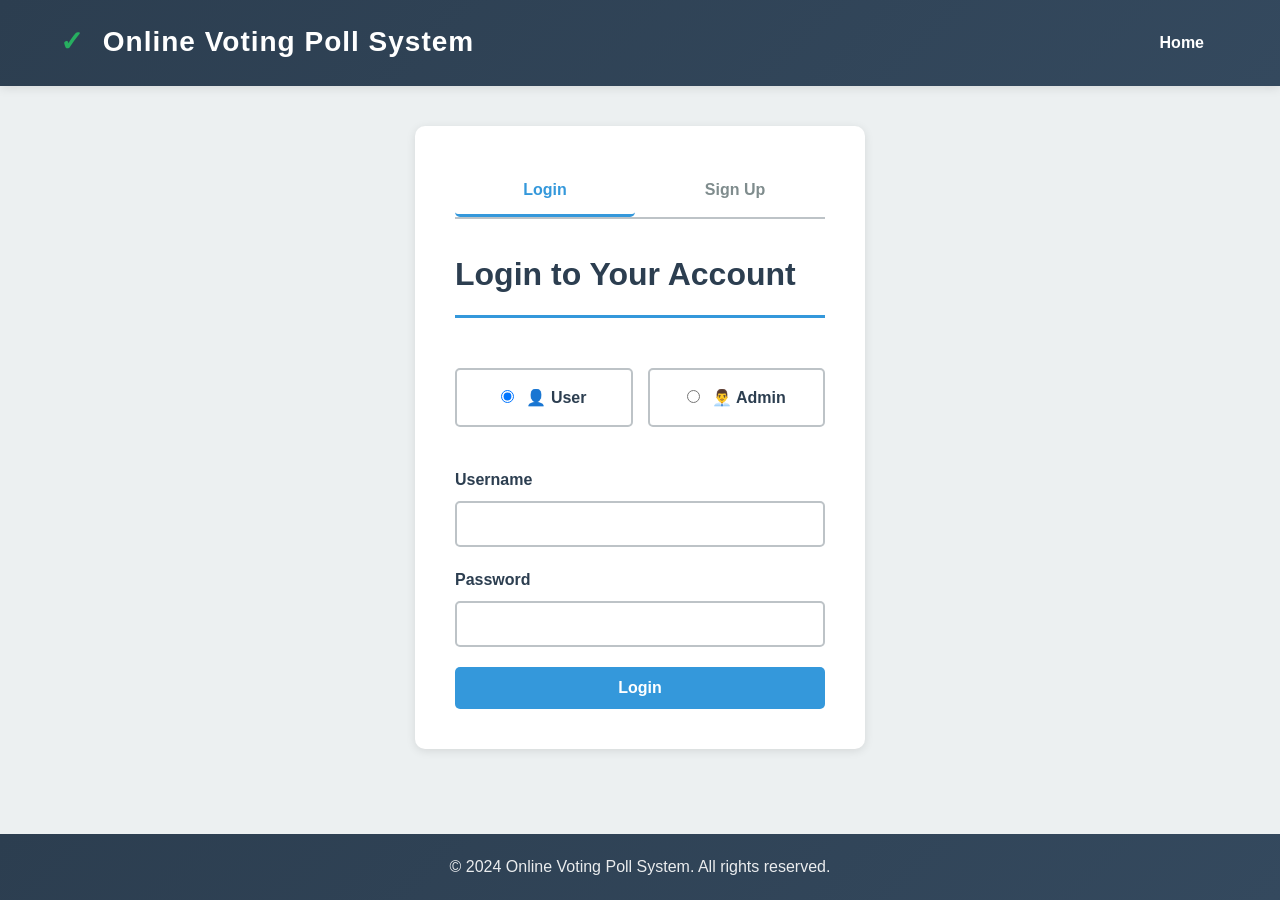
==== index.html @ 8712eecf "intial setup and pages" ====
<!DOCTYPE html>
<html lang="en">
<head>
    <meta charset="UTF-8">
    <meta name="viewport" content="width=device-width, initial-scale=1.0">
    <title>Online Voting Poll System</title>
    <link rel="stylesheet" href="style.css">
</head>
<body>
    <header>
        <div class="header-container">
            <div class="header-brand">Online Voting Poll System</div>
            <nav>
                <a href="index.html">Home</a>
            </nav>
        </div>
    </header>

    <main>
        <div class="container auth-container">
            <div class="auth-toggle">
                <button class="auth-btn active" data-auth="login">Login</button>
                <button class="auth-btn" data-auth="signup">Sign Up</button>
            </div>

            <!-- LOGIN FORM -->
            <div id="loginForm" class="auth-form active">
                <h2 class="section-title">Login to Your Account</h2>
                <form id="formLogin">
                    <div class="role-selector">
                        <div class="role-option">
                            <input type="radio" id="roleUser" name="role" value="user" checked>
                            <label for="roleUser">👤 User</label>
                        </div>
                        <div class="role-option">
                            <input type="radio" id="roleAdmin" name="role" value="admin">
                            <label for="roleAdmin">👨‍💼 Admin</label>
                        </div>
                    </div>
                    <div class="form-group">
                        <label for="loginUsername">Username</label>
                        <input type="text" id="loginUsername" required>
                    </div>
                    <div class="form-group">
                        <label for="loginPassword">Password</label>
                        <input type="password" id="loginPassword" required>
                    </div>
                    <button type="submit" class="btn btn-primary">Login</button>
                </form>
            </div>

            <!-- SIGNUP FORM -->
            <div id="signupForm" class="auth-form">
                <h2 class="section-title">Create New Account</h2>
                <form id="formSignup">
                    <div class="role-selector">
                        <div class="role-option">
                            <input type="radio" id="signupRoleUser" name="signupRole" value="user" checked>
                            <label for="signupRoleUser">👤 User</label>
                        </div>
                        <div class="role-option">
                            <input type="radio" id="signupRoleAdmin" name="signupRole" value="admin">
                            <label for="signupRoleAdmin">👨‍💼 Admin</label>
                        </div>
                    </div>
                    <div class="form-group">
                        <label for="signupUsername">Username</label>
                        <input type="text" id="signupUsername" required>
                    </div>
                    <div class="form-group">
                        <label for="signupPassword">Password</label>
                        <input type="password" id="signupPassword" required>
                    </div>
                    <div class="form-group">
                        <label for="signupConfirm">Confirm Password</label>
                        <input type="password" id="signupConfirm" required>
                    </div>
                    <div class="form-group hidden" id="adminCodeGroup">
                        <label for="adminAccessCode">Admin Access Code</label>
                        <input type="password" id="adminAccessCode" placeholder="Enter admin code">
                    </div>
                    <button type="submit" class="btn btn-primary">Sign Up</button>
                </form>
            </div>
        </div>
    </main>

    <footer>
        <p>&copy; 2024 Online Voting Poll System. All rights reserved.</p>
    </footer>

    <script src="js/storage.js"></script>
    <script src="js/auth.js"></script>
</body>
</html>
---- style.css ----
/* ===== ROOT VARIABLES ===== */
:root {
    --primary-color: #2c3e50;
    --secondary-color: #3498db;
    --accent-color: #e74c3c;
    --success-color: #27ae60;
    --bg-color: #ecf0f1;
    --text-dark: #2c3e50;
    --text-light: #7f8c8d;
    --white: #ffffff;
    --border-color: #bdc3c7;
    --shadow: 0 2px 10px rgba(0, 0, 0, 0.1);
    --transition: all 0.3s ease;
}

/* ===== GENERAL STYLES ===== */
* {
    margin: 0;
    padding: 0;
    box-sizing: border-box;
}

html, body {
    height: 100%;
}

body {
    font-family: 'Segoe UI', Tahoma, Geneva, Verdana, sans-serif;
    background-color: var(--bg-color);
    color: var(--text-dark);
    line-height: 1.6;
    display: flex;
    flex-direction: column;
    min-height: 100vh;
}

/* ===== HEADER STYLES ===== */
header {
    background: linear-gradient(135deg, var(--primary-color) 0%, #34495e 100%);
    color: var(--white);
    padding: 20px 0;
    box-shadow: var(--shadow);
    position: sticky;
    top: 0;
    z-index: 1000;
}

.header-container {
    max-width: 1200px;
    margin: 0 auto;
    display: flex;
    justify-content: space-between;
    align-items: center;
    padding: 0 20px;
}

.header-brand {
    font-size: 28px;
    font-weight: 700;
    letter-spacing: 1px;
    animation: slideInDown 0.5s ease;
}

.header-brand::before {
    content: "✓ ";
    color: var(--success-color);
    margin-right: 10px;
}

nav {
    display: flex;
    gap: 30px;
    align-items: center;
}

nav a, nav button {
    color: var(--white);
    text-decoration: none;
    font-weight: 600;
    padding: 10px 16px;
    border-radius: 5px;
    transition: var(--transition);
    border: none;
    background: transparent;
    cursor: pointer;
    font-size: 16px;
}

nav a:hover, nav button:hover {
    background-color: rgba(255, 255, 255, 0.2);
    transform: translateY(-2px);
}

.nav-user-info {
    display: flex;
    gap: 15px;
    align-items: center;
}

.nav-user-info span {
    font-size: 14px;
    opacity: 0.9;
}

/* ===== MAIN CONTENT ===== */
main {
    flex: 1;
    max-width: 1200px;
    width: 100%;
    margin: 0 auto;
    padding: 40px 20px;
}

/* ===== FOOTER STYLES ===== */
footer {
    background: linear-gradient(135deg, var(--primary-color) 0%, #34495e 100%);
    color: var(--white);
    text-align: center;
    padding: 20px;
    margin-top: auto;
}

footer p {
    margin: 0;
    opacity: 0.9;
}

/* ===== CONTAINER STYLES ===== */
.container {
    background: var(--white);
    border-radius: 10px;
    padding: 40px;
    box-shadow: var(--shadow);
    animation: fadeIn 0.5s ease;
}

.section-title {
    font-size: 32px;
    margin-bottom: 30px;
    color: var(--primary-color);
    border-bottom: 3px solid var(--secondary-color);
    padding-bottom: 15px;
}

.sub-title {
    font-size: 20px;
    color: var(--text-light);
    margin-bottom: 20px;
}

/* ===== FORM STYLES ===== */
form {
    display: flex;
    flex-direction: column;
    gap: 20px;
}

.form-group {
    display: flex;
    flex-direction: column;
}

label {
    font-weight: 700;
    margin-bottom: 8px;
    color: var(--text-dark);
    font-size: 16px;
}

input[type="text"],
input[type="email"],
input[type="password"],
textarea,
select {
    width: 100%;
    padding: 12px 15px;
    border: 2px solid var(--border-color);
    border-radius: 5px;
    font-size: 16px;
    font-family: inherit;
    transition: var(--transition);
}

input[type="text"]:focus,
input[type="email"]:focus,
input[type="password"]:focus,
textarea:focus {
    outline: none;
    border-color: var(--secondary-color);
    box-shadow: 0 0 5px rgba(52, 152, 219, 0.3);
}

textarea {
    resize: vertical;
    min-height: 100px;
}

/* ===== BUTTON STYLES ===== */
button, .btn {
    padding: 12px 24px;
    border: none;
    border-radius: 5px;
    font-size: 16px;
    font-weight: 600;
    cursor: pointer;
    transition: var(--transition);
    display: inline-block;
    text-align: center;
    text-decoration: none;
}

.btn-primary {
    background-color: var(--secondary-color);
    color: var(--white);
}

.btn-primary:hover {
    background-color: #2980b9;
    transform: translateY(-2px);
    box-shadow: 0 5px 15px rgba(52, 152, 219, 0.4);
}

.btn-danger {
    background-color: var(--accent-color);
    color: var(--white);
}

.btn-danger:hover {
    background-color: #c0392b;
    transform: translateY(-2px);
}

.btn-success {
    background-color: var(--success-color);
    color: var(--white);
}

.btn-success:hover {
    background-color: #229954;
    transform: translateY(-2px);
}

.btn-small {
    padding: 8px 12px;
    font-size: 14px;
}

button:disabled {
    opacity: 0.5;
    cursor: not-allowed;
}

/* ===== LOGIN/SIGNUP PAGE ===== */
.auth-container {
    max-width: 450px;
    margin: 0 auto;
}

.auth-toggle {
    display: flex;
    gap: 10px;
    margin-bottom: 30px;
    border-bottom: 2px solid var(--border-color);
}

.auth-toggle button {
    flex: 1;
    padding: 15px;
    border: none;
    background: transparent;
    color: var(--text-light);
    font-weight: 600;
    cursor: pointer;
    border-bottom: 3px solid transparent;
    transition: var(--transition);
}

.auth-toggle button.active {
    color: var(--secondary-color);
    border-bottom-color: var(--secondary-color);
}

.role-selector {
    display: grid;
    grid-template-columns: 1fr 1fr;
    gap: 15px;
    margin: 20px 0;
}

.role-option {
    padding: 15px;
    border: 2px solid var(--border-color);
    border-radius: 5px;
    text-align: center;
    cursor: pointer;
    transition: var(--transition);
}

.role-option:hover {
    border-color: var(--secondary-color);
    background-color: #f8f9fa;
}

.role-option input[type="radio"] {
    margin-right: 8px;
}

/* ===== DASHBOARD STYLES ===== */
.dashboard {
    display: grid;
    gap: 30px;
}

.stats-grid {
    display: grid;
    grid-template-columns: repeat(auto-fit, minmax(250px, 1fr));
    gap: 20px;
    margin-bottom: 30px;
}

.stat-card {
    background: linear-gradient(135deg, var(--secondary-color), #5dade2);
    color: var(--white);
    padding: 25px;
    border-radius: 10px;
    box-shadow: var(--shadow);
    text-align: center;
    animation: slideInUp 0.5s ease;
}

.stat-card h3 {
    font-size: 14px;
    margin-bottom: 10px;
    opacity: 0.9;
}

.stat-card .number {
    font-size: 40px;
    font-weight: 700;
}

.stat-card.accent {
    background: linear-gradient(135deg, var(--accent-color), #ec7063);
}

.stat-card.success {
    background: linear-gradient(135deg, var(--success-color), #52be80);
}

/* ===== POLL CARD STYLES ===== */
.polls-grid {
    display: grid;
    grid-template-columns: repeat(auto-fill, minmax(300px, 1fr));
    gap: 25px;
}

.poll-card {
    background: var(--white);
    border: 1px solid var(--border-color);
    border-radius: 10px;
    padding: 25px;
    box-shadow: var(--shadow);
    transition: var(--transition);
    animation: fadeIn 0.5s ease;
}

.poll-card:hover {
    transform: translateY(-5px);
    box-shadow: 0 8px 20px rgba(0, 0, 0, 0.15);
    border-color: var(--secondary-color);
}

.poll-card h3 {
    color: var(--primary-color);
    margin-bottom: 15px;
    font-size: 18px;
}

.poll-meta {
    font-size: 12px;
    color: var(--text-light);
    margin-bottom: 15px;
    display: flex;
    justify-content: space-between;
}

.poll-votes {
    color: var(--secondary-color);
    font-weight: 600;
}

.poll-actions {
    display: flex;
    gap: 10px;
    margin-top: 15px;
}

.poll-actions button {
    flex: 1;
    padding: 10px;
    font-size: 14px;
}

/* ===== POLL OPTIONS STYLES ===== */
.options-container {
    margin: 20px 0;
}

.option {
    background: #f8f9fa;
    padding: 15px;
    margin-bottom: 15px;
    border-radius: 5px;
    border: 2px solid var(--border-color);
    cursor: pointer;
    transition: var(--transition);
    display: flex;
    align-items: center;
    gap: 15px;
}

.option:hover {
    background-color: #e9ecef;
    border-color: var(--secondary-color);
}

.option input[type="radio"],
.option input[type="checkbox"] {
    width: 20px;
    height: 20px;
    cursor: pointer;
}

.option label {
    margin: 0;
    cursor: pointer;
    flex: 1;
}

/* ===== RESULTS PAGE STYLES ===== */
.results-container {
    display: grid;
    grid-template-columns: 1fr 1fr;
    gap: 30px;
    margin: 30px 0;
}

.chart-wrapper {
    background: var(--white);
    padding: 20px;
    border-radius: 10px;
    box-shadow: var(--shadow);
}

.results-list {
    background: var(--white);
    padding: 20px;
    border-radius: 10px;
    box-shadow: var(--shadow);
}

.result-item {
    padding: 15px;
    background: #f8f9fa;
    margin-bottom: 15px;
    border-radius: 5px;
    border-left: 4px solid var(--secondary-color);
}

.result-label {
    display: flex;
    justify-content: space-between;
    margin-bottom: 8px;
}

.result-label span:first-child {
    font-weight: 600;
    color: var(--text-dark);
}

.result-label span:last-child {
    color: var(--secondary-color);
    font-weight: 600;
}

.progress-bar {
    background-color: var(--border-color);
    height: 25px;
    border-radius: 5px;
    overflow: hidden;
}

.progress-fill {
    background: linear-gradient(90deg, var(--secondary-color), #5dade2);
    height: 100%;
    display: flex;
    align-items: center;
    justify-content: center;
    color: var(--white);
    font-weight: 600;
    font-size: 12px;
    transition: width 0.5s ease;
}

/* ===== MODAL STYLES ===== */
.modal {
    display: none;
    position: fixed;
    z-index: 2000;
    left: 0;
    top: 0;
    width: 100%;
    height: 100%;
    background-color: rgba(0, 0, 0, 0.5);
    animation: fadeIn 0.3s ease;
}

.modal.active {
    display: flex;
    align-items: center;
    justify-content: center;
}

.modal-content {
    background-color: var(--white);
    padding: 30px;
    border-radius: 10px;
    width: 90%;
    max-width: 600px;
    box-shadow: 0 5px 30px rgba(0, 0, 0, 0.3);
    animation: slideInDown 0.3s ease;
}

.modal-header {
    display: flex;
    justify-content: space-between;
    align-items: center;
    margin-bottom: 20px;
}

.modal-header h2 {
    margin: 0;
}

.close-btn {
    background: none;
    border: none;
    font-size: 28px;
    cursor: pointer;
    color: var(--text-light);
    transition: var(--transition);
}

.close-btn:hover {
    color: var(--text-dark);
}

/* ===== ANIMATIONS ===== */
@keyframes fadeIn {
    from {
        opacity: 0;
    }
    to {
        opacity: 1;
    }
}

@keyframes slideInDown {
    from {
        transform: translateY(-20px);
        opacity: 0;
    }
    to {
        transform: translateY(0);
        opacity: 1;
    }
}

@keyframes slideInUp {
    from {
        transform: translateY(20px);
        opacity: 0;
    }
    to {
        transform: translateY(0);
        opacity: 1;
    }
}

@keyframes slideInLeft {
    from {
        transform: translateX(-20px);
        opacity: 0;
    }
    to {
        transform: translateX(0);
        opacity: 1;
    }
}

/* ===== RESPONSIVE DESIGN ===== */
@media (max-width: 768px) {
    .header-container {
        flex-direction: column;
        gap: 15px;
    }

    nav {
        width: 100%;
        flex-direction: column;
        gap: 10px;
    }

    nav a, nav button {
        width: 100%;
        text-align: left;
    }

    main {
        padding: 20px 10px;
    }

    .container {
        padding: 20px;
    }

    .section-title {
        font-size: 24px;
    }

    .stats-grid {
        grid-template-columns: 1fr;
    }

    .polls-grid {
        grid-template-columns: 1fr;
    }

    .results-container {
        grid-template-columns: 1fr;
    }

    .role-selector {
        grid-template-columns: 1fr;
    }

    .auth-container {
        max-width: 100%;
    }

    .modal-content {
        width: 95%;
        padding: 20px;
    }
}

@media (max-width: 480px) {
    .header-brand {
        font-size: 20px;
    }

    .section-title {
        font-size: 20px;
    }

    .polls-grid {
        grid-template-columns: 1fr;
    }

    button, .btn {
        width: 100%;
    }

    .poll-actions {
        flex-direction: column;
    }

    .poll-actions button {
        flex: 1;
    }
}

/* ===== UTILITY CLASSES ===== */
.text-center {
    text-align: center;
}

.margin-top {
    margin-top: 20px;
}

.margin-bottom {
    margin-bottom: 20px;
}

.hidden {
    display: none;
}

.alert {
    padding: 15px;
    margin-bottom: 20px;
    border-radius: 5px;
    border-left: 4px solid;
}

.alert-success {
    background-color: #d4edda;
    color: #155724;
    border-color: var(--success-color);
}

.alert-danger {
    background-color: #f8d7da;
    color: #721c24;
    border-color: var(--accent-color);
}

.alert-info {
    background-color: #d1ecf1;
    color: #0c5460;
    border-color: var(--secondary-color);
}

.no-data {
    text-align: center;
    padding: 40px;
    color: var(--text-light);
}

.no-data h3 {
    margin-bottom: 10px;
}

.option-input-group {
    display: flex;
    gap: 10px;
    align-items: center;
}

.option-input-group input {
    flex: 1;
    width: auto;
}

.auth-form {
    display: none;
}

.auth-form.active {
    display: block;
    animation: fadeIn 0.3s ease;
}

select {
    cursor: pointer;
}

select:focus {
    outline: none;
    border-color: var(--secondary-color);
    box-shadow: 0 0 5px rgba(52, 152, 219, 0.3);
}
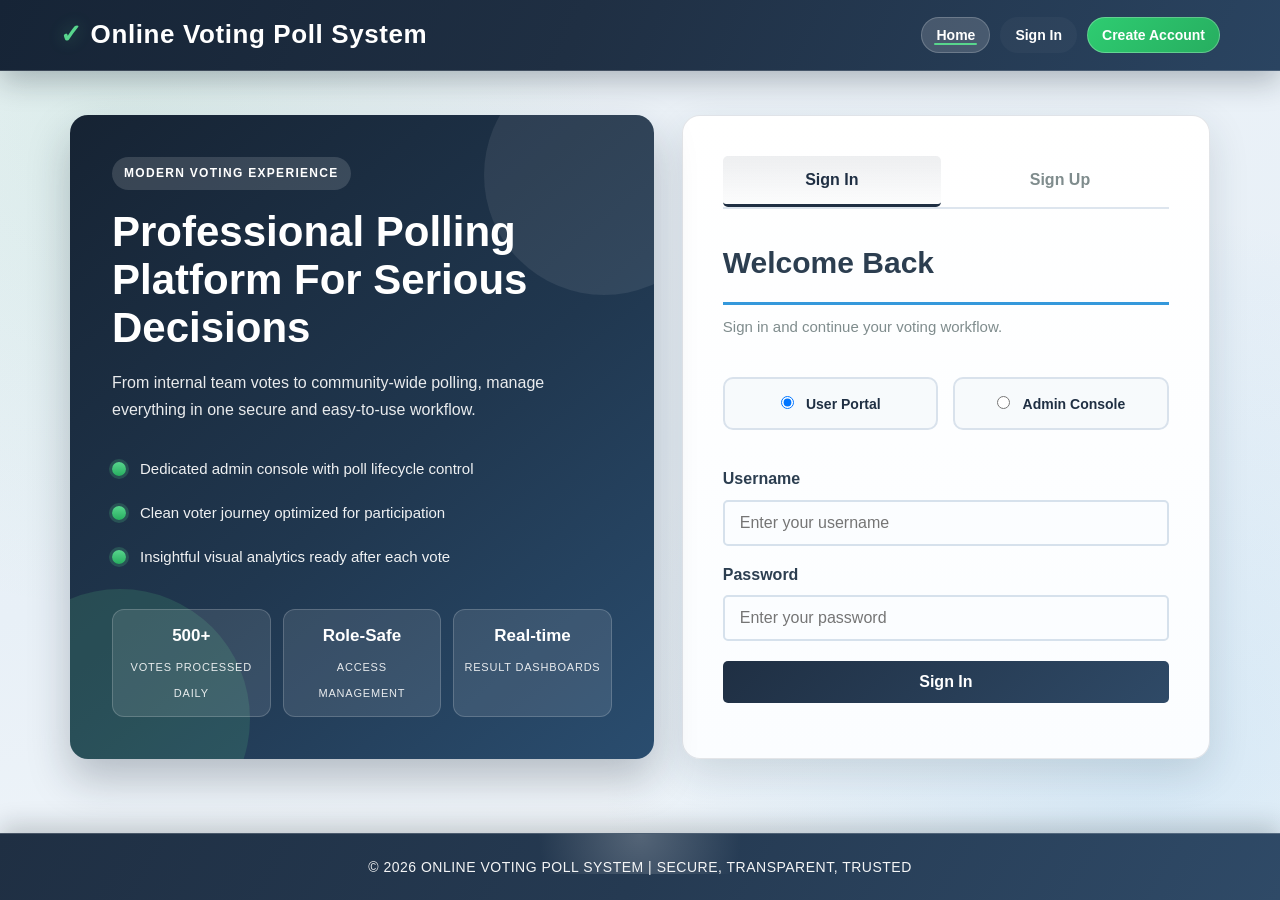
==== commit 52fe6185: "updated dashboard" ====
--- a/index.html
+++ b/index.html
@@ -6,87 +6,107 @@
     <title>Online Voting Poll System</title>
     <link rel="stylesheet" href="style.css">
 </head>
-<body>
+<body class="auth-page">
     <header>
         <div class="header-container">
-            <div class="header-brand">Online Voting Poll System</div>
+            <a class="header-brand" href="index.html">Online Voting Poll System</a>
             <nav>
-                <a href="index.html">Home</a>
+                <a class="active" aria-current="page" href="index.html">Home</a>
+                <a href="login.html">Sign In</a>
+                <a class="nav-cta" href="signup.html">Create Account</a>
             </nav>
         </div>
     </header>
 
-    <main>
-        <div class="container auth-container">
-            <div class="auth-toggle">
-                <button class="auth-btn active" data-auth="login">Login</button>
-                <button class="auth-btn" data-auth="signup">Sign Up</button>
-            </div>
+    <main class="auth-main">
+        <div class="auth-shell">
+            <section class="auth-marketing">
+                <p class="auth-kicker">Modern voting experience</p>
+                <h1>Professional Polling Platform For Serious Decisions</h1>
+                <p class="auth-lead">From internal team votes to community-wide polling, manage everything in one secure and easy-to-use workflow.</p>
+                <ul class="auth-points">
+                    <li>Dedicated admin console with poll lifecycle control</li>
+                    <li>Clean voter journey optimized for participation</li>
+                    <li>Insightful visual analytics ready after each vote</li>
+                </ul>
+                <div class="auth-metrics">
+                    <div><strong>500+</strong><span>Votes Processed Daily</span></div>
+                    <div><strong>Role-Safe</strong><span>Access Management</span></div>
+                    <div><strong>Real-time</strong><span>Result Dashboards</span></div>
+                </div>
+            </section>
 
-            <!-- LOGIN FORM -->
-            <div id="loginForm" class="auth-form active">
-                <h2 class="section-title">Login to Your Account</h2>
-                <form id="formLogin">
-                    <div class="role-selector">
-                        <div class="role-option">
-                            <input type="radio" id="roleUser" name="role" value="user" checked>
-                            <label for="roleUser">👤 User</label>
+            <section class="container auth-container auth-panel">
+                <div class="auth-toggle">
+                    <button class="auth-btn active" data-auth="login">Sign In</button>
+                    <button class="auth-btn" data-auth="signup">Sign Up</button>
+                </div>
+
+                <div id="loginForm" class="auth-form active">
+                    <h2 class="section-title">Welcome Back</h2>
+                    <p class="auth-subtitle">Sign in and continue your voting workflow.</p>
+                    <form id="formLogin" class="auth-form-page active">
+                        <div class="role-selector">
+                            <div class="role-option">
+                                <input type="radio" id="roleUser" name="role" value="user" checked>
+                                <label for="roleUser">User Portal</label>
+                            </div>
+                            <div class="role-option">
+                                <input type="radio" id="roleAdmin" name="role" value="admin">
+                                <label for="roleAdmin">Admin Console</label>
+                            </div>
                         </div>
-                        <div class="role-option">
-                            <input type="radio" id="roleAdmin" name="role" value="admin">
-                            <label for="roleAdmin">👨‍💼 Admin</label>
+                        <div class="form-group">
+                            <label for="loginUsername">Username</label>
+                            <input type="text" id="loginUsername" placeholder="Enter your username" required>
                         </div>
-                    </div>
-                    <div class="form-group">
-                        <label for="loginUsername">Username</label>
-                        <input type="text" id="loginUsername" required>
-                    </div>
-                    <div class="form-group">
-                        <label for="loginPassword">Password</label>
-                        <input type="password" id="loginPassword" required>
-                    </div>
-                    <button type="submit" class="btn btn-primary">Login</button>
-                </form>
-            </div>
+                        <div class="form-group">
+                            <label for="loginPassword">Password</label>
+                            <input type="password" id="loginPassword" placeholder="Enter your password" required>
+                        </div>
+                        <button type="submit" class="btn btn-primary auth-submit">Sign In</button>
+                    </form>
+                </div>
 
-            <!-- SIGNUP FORM -->
-            <div id="signupForm" class="auth-form">
-                <h2 class="section-title">Create New Account</h2>
-                <form id="formSignup">
-                    <div class="role-selector">
-                        <div class="role-option">
-                            <input type="radio" id="signupRoleUser" name="signupRole" value="user" checked>
-                            <label for="signupRoleUser">👤 User</label>
+                <div id="signupForm" class="auth-form">
+                    <h2 class="section-title">Create New Account</h2>
+                    <p class="auth-subtitle">Set up your profile and start polling instantly.</p>
+                    <form id="formSignup" class="auth-form-page active">
+                        <div class="role-selector">
+                            <div class="role-option">
+                                <input type="radio" id="signupRoleUser" name="signupRole" value="user" checked>
+                                <label for="signupRoleUser">User Portal</label>
+                            </div>
+                            <div class="role-option">
+                                <input type="radio" id="signupRoleAdmin" name="signupRole" value="admin">
+                                <label for="signupRoleAdmin">Admin Console</label>
+                            </div>
                         </div>
-                        <div class="role-option">
-                            <input type="radio" id="signupRoleAdmin" name="signupRole" value="admin">
-                            <label for="signupRoleAdmin">👨‍💼 Admin</label>
+                        <div class="form-group">
+                            <label for="signupUsername">Username</label>
+                            <input type="text" id="signupUsername" placeholder="Choose a username" required>
                         </div>
-                    </div>
-                    <div class="form-group">
-                        <label for="signupUsername">Username</label>
-                        <input type="text" id="signupUsername" required>
-                    </div>
-                    <div class="form-group">
-                        <label for="signupPassword">Password</label>
-                        <input type="password" id="signupPassword" required>
-                    </div>
-                    <div class="form-group">
-                        <label for="signupConfirm">Confirm Password</label>
-                        <input type="password" id="signupConfirm" required>
-                    </div>
-                    <div class="form-group hidden" id="adminCodeGroup">
-                        <label for="adminAccessCode">Admin Access Code</label>
-                        <input type="password" id="adminAccessCode" placeholder="Enter admin code">
-                    </div>
-                    <button type="submit" class="btn btn-primary">Sign Up</button>
-                </form>
-            </div>
+                        <div class="form-group">
+                            <label for="signupPassword">Password</label>
+                            <input type="password" id="signupPassword" placeholder="Create a strong password" required>
+                        </div>
+                        <div class="form-group">
+                            <label for="signupConfirm">Confirm Password</label>
+                            <input type="password" id="signupConfirm" placeholder="Re-enter your password" required>
+                        </div>
+                        <div class="form-group hidden" id="adminCodeGroup">
+                            <label for="adminAccessCode">Admin Access Code</label>
+                            <input type="password" id="adminAccessCode" placeholder="Enter admin access code">
+                        </div>
+                        <button type="submit" class="btn btn-primary auth-submit">Create Account</button>
+                    </form>
+                </div>
+            </section>
         </div>
     </main>
 
     <footer>
-        <p>&copy; 2024 Online Voting Poll System. All rights reserved.</p>
+        <p>&copy; 2026 Online Voting Poll System | Secure, Transparent, Trusted</p>
     </footer>
 
     <script src="js/storage.js"></script>
--- a/style.css
+++ b/style.css
@@ -35,17 +35,20 @@
 }
 
 /* ===== HEADER STYLES ===== */
-header {
-    background: linear-gradient(135deg, var(--primary-color) 0%, #34495e 100%);
+header,
+.site-header {
+    background: linear-gradient(115deg, #162436 0%, #1f2f43 45%, #2a4461 100%);
     color: var(--white);
-    padding: 20px 0;
-    box-shadow: var(--shadow);
+    padding: 14px 0;
+    box-shadow: 0 10px 30px rgba(16, 27, 38, 0.28);
     position: sticky;
     top: 0;
     z-index: 1000;
-}
-
-.header-container {
+    border-bottom: 1px solid rgba(255, 255, 255, 0.16);
+}
+
+.header-container,
+.header-wrap {
     max-width: 1200px;
     margin: 0 auto;
     display: flex;
@@ -54,52 +57,131 @@
     padding: 0 20px;
 }
 
-.header-brand {
-    font-size: 28px;
+.header-brand,
+.brand {
+    font-size: 26px;
     font-weight: 700;
-    letter-spacing: 1px;
+    letter-spacing: 0.6px;
     animation: slideInDown 0.5s ease;
-}
-
-.header-brand::before {
+    color: var(--white);
+    text-decoration: none;
+    display: inline-flex;
+    align-items: center;
+}
+
+.header-brand::before,
+.brand::before {
     content: "✓ ";
-    color: var(--success-color);
-    margin-right: 10px;
-}
-
-nav {
-    display: flex;
-    gap: 30px;
+    color: #58d68d;
+    margin-right: 8px;
+    text-shadow: 0 0 16px rgba(88, 214, 141, 0.4);
+}
+
+nav,
+.top-nav {
+    display: flex;
+    gap: 10px;
     align-items: center;
 }
 
-nav a, nav button {
+nav a,
+nav button,
+.top-nav a,
+.top-nav button {
     color: var(--white);
     text-decoration: none;
     font-weight: 600;
-    padding: 10px 16px;
-    border-radius: 5px;
+    padding: 10px 14px;
+    border-radius: 999px;
     transition: var(--transition);
-    border: none;
-    background: transparent;
+    border: 1px solid transparent;
+    background: rgba(255, 255, 255, 0.03);
     cursor: pointer;
-    font-size: 16px;
-}
-
-nav a:hover, nav button:hover {
-    background-color: rgba(255, 255, 255, 0.2);
-    transform: translateY(-2px);
+    font-size: 14px;
+    line-height: 1;
+    position: relative;
+    white-space: nowrap;
+}
+
+nav a::after,
+.top-nav a::after {
+    content: "";
+    position: absolute;
+    left: 12px;
+    right: 12px;
+    bottom: 7px;
+    height: 2px;
+    background: #58d68d;
+    transform: scaleX(0);
+    transform-origin: center;
+    transition: transform 0.25s ease;
+    border-radius: 2px;
+}
+
+nav a:hover,
+nav button:hover,
+.top-nav a:hover,
+.top-nav button:hover {
+    background-color: rgba(255, 255, 255, 0.12);
+    border-color: rgba(255, 255, 255, 0.16);
+    transform: translateY(-1px);
+}
+
+nav a:hover::after,
+nav a.active::after,
+.top-nav a:hover::after,
+.top-nav a.active::after {
+    transform: scaleX(1);
+}
+
+nav a.active,
+.top-nav a.active {
+    background: rgba(255, 255, 255, 0.16);
+    border-color: rgba(255, 255, 255, 0.2);
+}
+
+nav button.btn-danger,
+nav #logoutBtn,
+.top-nav button.btn-danger,
+.top-nav #logoutBtn {
+    background: linear-gradient(135deg, #c0392b 0%, #a93226 100%);
+    border-color: rgba(255, 255, 255, 0.18);
+    color: #ffffff;
+    font-weight: 700;
+}
+
+nav button.btn-danger:hover,
+nav #logoutBtn:hover,
+.top-nav button.btn-danger:hover,
+.top-nav #logoutBtn:hover {
+    background: linear-gradient(135deg, #a93226 0%, #922b21 100%);
+}
+
+.nav-cta {
+    background: linear-gradient(135deg, #2ecc71 0%, #27ae60 100%);
+    border-color: rgba(255, 255, 255, 0.26);
+    color: #ffffff;
+    font-weight: 700;
+}
+
+.nav-cta:hover {
+    background: linear-gradient(135deg, #28b463 0%, #229954 100%);
 }
 
 .nav-user-info {
     display: flex;
-    gap: 15px;
+    gap: 10px;
     align-items: center;
+    background: rgba(255, 255, 255, 0.12);
+    border: 1px solid rgba(255, 255, 255, 0.18);
+    border-radius: 999px;
+    padding: 8px 12px;
 }
 
 .nav-user-info span {
-    font-size: 14px;
-    opacity: 0.9;
+    font-size: 12px;
+    font-weight: 600;
+    opacity: 0.95;
 }
 
 /* ===== MAIN CONTENT ===== */
@@ -113,16 +195,38 @@
 
 /* ===== FOOTER STYLES ===== */
 footer {
-    background: linear-gradient(135deg, var(--primary-color) 0%, #34495e 100%);
+    background: linear-gradient(120deg, #1f2f43 0%, #253a52 50%, #2f4a67 100%);
     color: var(--white);
     text-align: center;
-    padding: 20px;
+    padding: 22px 20px;
     margin-top: auto;
+    border-top: 1px solid rgba(255, 255, 255, 0.18);
+    box-shadow: 0 -8px 24px rgba(15, 23, 32, 0.2);
+    position: relative;
+    overflow: hidden;
+}
+
+footer::before {
+    content: "";
+    position: absolute;
+    top: -40px;
+    left: 50%;
+    width: 280px;
+    height: 80px;
+    transform: translateX(-50%);
+    background: radial-gradient(circle, rgba(255, 255, 255, 0.22) 0%, rgba(255, 255, 255, 0) 70%);
+    pointer-events: none;
 }
 
 footer p {
     margin: 0;
-    opacity: 0.9;
+    opacity: 0.95;
+    font-size: 14px;
+    font-weight: 500;
+    letter-spacing: 0.5px;
+    text-transform: uppercase;
+    position: relative;
+    z-index: 1;
 }
 
 /* ===== CONTAINER STYLES ===== */
@@ -245,6 +349,25 @@
     font-size: 14px;
 }
 
+.btn-secondary {
+    background-color: #eef4fb;
+    color: #1f2f43;
+    border: 1px solid #c8d8ea;
+}
+
+.btn-secondary:hover {
+    background-color: #ddebf9;
+}
+
+.btn-neutral {
+    background-color: #8a98a8;
+    color: var(--white);
+}
+
+.btn-neutral:hover {
+    background-color: #748496;
+}
+
 button:disabled {
     opacity: 0.5;
     cursor: not-allowed;
@@ -256,11 +379,174 @@
     margin: 0 auto;
 }
 
+body.auth-page {
+    background:
+        radial-gradient(circle at 10% 15%, rgba(39, 174, 96, 0.09) 0%, rgba(39, 174, 96, 0) 35%),
+        radial-gradient(circle at 90% 85%, rgba(52, 152, 219, 0.15) 0%, rgba(52, 152, 219, 0) 40%),
+        linear-gradient(165deg, #eef3f8 0%, #e8f0f7 50%, #f5f8fb 100%);
+}
+
+.auth-main {
+    max-width: 1180px;
+    margin: 0 auto;
+    width: 100%;
+    padding: 44px 20px;
+}
+
+.auth-shell {
+    display: grid;
+    grid-template-columns: 1.05fr 0.95fr;
+    gap: 28px;
+    align-items: stretch;
+}
+
+.auth-marketing {
+    background: linear-gradient(140deg, #162333 0%, #20374f 55%, #2a4d6f 100%);
+    color: var(--white);
+    border-radius: 18px;
+    padding: 42px;
+    position: relative;
+    overflow: hidden;
+    box-shadow: 0 20px 42px rgba(22, 35, 51, 0.26);
+}
+
+.auth-marketing::before {
+    content: "";
+    position: absolute;
+    right: -70px;
+    top: -60px;
+    width: 240px;
+    height: 240px;
+    border-radius: 50%;
+    background: rgba(255, 255, 255, 0.08);
+}
+
+.auth-marketing::after {
+    content: "";
+    position: absolute;
+    left: -80px;
+    bottom: -90px;
+    width: 260px;
+    height: 260px;
+    border-radius: 50%;
+    background: rgba(82, 190, 128, 0.18);
+}
+
+.auth-kicker {
+    display: inline-block;
+    font-size: 12px;
+    text-transform: uppercase;
+    letter-spacing: 1.3px;
+    font-weight: 700;
+    padding: 7px 12px;
+    border-radius: 999px;
+    background: rgba(255, 255, 255, 0.14);
+    margin-bottom: 18px;
+}
+
+.auth-marketing h1 {
+    font-size: clamp(28px, 4vw, 42px);
+    line-height: 1.15;
+    margin-bottom: 16px;
+    position: relative;
+    z-index: 1;
+}
+
+.auth-lead {
+    font-size: 16px;
+    line-height: 1.7;
+    color: rgba(255, 255, 255, 0.9);
+    margin-bottom: 24px;
+    position: relative;
+    z-index: 1;
+}
+
+.auth-points {
+    list-style: none;
+    margin-bottom: 30px;
+    position: relative;
+    z-index: 1;
+}
+
+.auth-points li {
+    padding: 10px 0 10px 28px;
+    position: relative;
+    color: rgba(255, 255, 255, 0.93);
+    font-size: 15px;
+}
+
+.auth-points li::before {
+    content: "";
+    position: absolute;
+    left: 0;
+    top: 15px;
+    width: 14px;
+    height: 14px;
+    border-radius: 50%;
+    background: linear-gradient(180deg, #58d68d 0%, #27ae60 100%);
+    box-shadow: 0 0 0 3px rgba(88, 214, 141, 0.2);
+}
+
+.auth-metrics {
+    display: grid;
+    grid-template-columns: repeat(3, 1fr);
+    gap: 12px;
+    position: relative;
+    z-index: 1;
+}
+
+.auth-metrics div {
+    background: rgba(255, 255, 255, 0.1);
+    border: 1px solid rgba(255, 255, 255, 0.18);
+    border-radius: 12px;
+    padding: 12px 10px;
+    text-align: center;
+}
+
+.auth-metrics strong {
+    display: block;
+    font-size: 17px;
+    margin-bottom: 4px;
+}
+
+.auth-metrics span {
+    font-size: 11px;
+    text-transform: uppercase;
+    letter-spacing: 0.8px;
+    color: rgba(255, 255, 255, 0.88);
+}
+
+.auth-panel {
+    max-width: none;
+    width: 100%;
+    border-radius: 18px;
+    border: 1px solid rgba(31, 47, 67, 0.12);
+    box-shadow: 0 14px 40px rgba(31, 47, 67, 0.14);
+    background: linear-gradient(180deg, #ffffff 0%, #fbfdff 100%);
+}
+
+.auth-panel .section-title {
+    font-size: 30px;
+    margin-bottom: 10px;
+}
+
+.auth-subtitle {
+    font-size: 15px;
+    color: var(--text-light);
+    margin-bottom: 18px;
+}
+
+.auth-form-page {
+    display: flex;
+    flex-direction: column;
+    gap: 16px;
+}
+
 .auth-toggle {
     display: flex;
     gap: 10px;
     margin-bottom: 30px;
-    border-bottom: 2px solid var(--border-color);
+    border-bottom: 2px solid #dde5ee;
 }
 
 .auth-toggle button {
@@ -276,8 +562,9 @@
 }
 
 .auth-toggle button.active {
-    color: var(--secondary-color);
-    border-bottom-color: var(--secondary-color);
+    color: #1f2f43;
+    border-bottom-color: #1f2f43;
+    background: linear-gradient(180deg, rgba(31, 47, 67, 0.08) 0%, rgba(31, 47, 67, 0.01) 100%);
 }
 
 .role-selector {
@@ -288,21 +575,69 @@
 }
 
 .role-option {
-    padding: 15px;
-    border: 2px solid var(--border-color);
-    border-radius: 5px;
+    padding: 12px;
+    border: 2px solid #d9e2ec;
+    border-radius: 10px;
     text-align: center;
     cursor: pointer;
     transition: var(--transition);
+    background-color: #f7fafc;
 }
 
 .role-option:hover {
-    border-color: var(--secondary-color);
-    background-color: #f8f9fa;
+    border-color: #2f4a67;
+    background-color: #edf4fb;
 }
 
 .role-option input[type="radio"] {
     margin-right: 8px;
+}
+
+.role-option label {
+    margin: 0;
+    font-size: 14px;
+    font-weight: 700;
+    color: #1f2f43;
+    cursor: pointer;
+}
+
+.auth-panel input[type="text"],
+.auth-panel input[type="password"] {
+    border-color: #d6e1ec;
+    background-color: #fbfdff;
+}
+
+.auth-panel input[type="text"]:focus,
+.auth-panel input[type="password"]:focus {
+    border-color: #2f4a67;
+    box-shadow: 0 0 0 4px rgba(47, 74, 103, 0.14);
+}
+
+.auth-submit {
+    margin-top: 4px;
+    width: 100%;
+    background: linear-gradient(135deg, #1f2f43 0%, #2f4a67 100%);
+    color: var(--white);
+}
+
+.auth-submit:hover {
+    background: linear-gradient(135deg, #182535 0%, #24394f 100%);
+    box-shadow: 0 10px 20px rgba(31, 47, 67, 0.28);
+}
+
+.auth-switch {
+    font-size: 15px;
+    color: #5d7187;
+}
+
+.auth-switch a {
+    color: #1f2f43;
+    font-weight: 700;
+    text-decoration: none;
+}
+
+.auth-switch a:hover {
+    text-decoration: underline;
 }
 
 /* ===== DASHBOARD STYLES ===== */
@@ -311,40 +646,93 @@
     gap: 30px;
 }
 
+.dashboard-panel {
+    border: 1px solid #d9e2ec;
+    border-radius: 16px;
+    box-shadow: 0 14px 34px rgba(26, 45, 67, 0.08);
+}
+
+.dashboard-header {
+    display: flex;
+    justify-content: space-between;
+    align-items: flex-start;
+    gap: 20px;
+    margin-bottom: 28px;
+}
+
+.dashboard-header .section-title {
+    margin-bottom: 10px;
+}
+
+.dashboard-subtitle {
+    max-width: 720px;
+    color: #5f7388;
+    font-size: 15px;
+}
+
+.dashboard-list-head {
+    margin: 30px 0 18px;
+    display: flex;
+    justify-content: space-between;
+    align-items: baseline;
+    gap: 12px;
+    border-top: 1px solid #e5edf5;
+    padding-top: 24px;
+}
+
+.dashboard-list-head .section-title {
+    margin: 0;
+    border-bottom: none;
+    padding-bottom: 0;
+    font-size: 30px;
+}
+
+.dashboard-list-head p {
+    color: #6a7d91;
+    font-size: 14px;
+}
+
 .stats-grid {
     display: grid;
-    grid-template-columns: repeat(auto-fit, minmax(250px, 1fr));
+    grid-template-columns: repeat(auto-fit, minmax(210px, 1fr));
     gap: 20px;
     margin-bottom: 30px;
 }
 
 .stat-card {
-    background: linear-gradient(135deg, var(--secondary-color), #5dade2);
+    background: linear-gradient(145deg, #2f8ccf 0%, #57ace6 100%);
     color: var(--white);
     padding: 25px;
-    border-radius: 10px;
-    box-shadow: var(--shadow);
-    text-align: center;
+    border-radius: 14px;
+    box-shadow: 0 10px 20px rgba(26, 61, 95, 0.2);
+    text-align: left;
     animation: slideInUp 0.5s ease;
+    min-height: 140px;
 }
 
 .stat-card h3 {
-    font-size: 14px;
+    font-size: 13px;
+    text-transform: uppercase;
+    letter-spacing: 0.7px;
     margin-bottom: 10px;
-    opacity: 0.9;
+    opacity: 0.95;
 }
 
 .stat-card .number {
-    font-size: 40px;
+    font-size: 38px;
     font-weight: 700;
 }
 
 .stat-card.accent {
-    background: linear-gradient(135deg, var(--accent-color), #ec7063);
+    background: linear-gradient(145deg, #e25c4d 0%, #ef7d72 100%);
 }
 
 .stat-card.success {
-    background: linear-gradient(135deg, var(--success-color), #52be80);
+    background: linear-gradient(145deg, #2da46a 0%, #51c084 100%);
+}
+
+.stat-card.dark {
+    background: linear-gradient(145deg, #1f2f43 0%, #34506f 100%);
 }
 
 /* ===== POLL CARD STYLES ===== */
@@ -354,20 +742,24 @@
     gap: 25px;
 }
 
+.dashboard-polls-grid {
+    grid-template-columns: repeat(auto-fill, minmax(320px, 1fr));
+}
+
 .poll-card {
-    background: var(--white);
-    border: 1px solid var(--border-color);
-    border-radius: 10px;
+    background: linear-gradient(180deg, #ffffff 0%, #fbfdff 100%);
+    border: 1px solid #d9e4ef;
+    border-radius: 14px;
     padding: 25px;
-    box-shadow: var(--shadow);
+    box-shadow: 0 10px 26px rgba(22, 42, 63, 0.08);
     transition: var(--transition);
     animation: fadeIn 0.5s ease;
 }
 
 .poll-card:hover {
     transform: translateY(-5px);
-    box-shadow: 0 8px 20px rgba(0, 0, 0, 0.15);
-    border-color: var(--secondary-color);
+    box-shadow: 0 16px 30px rgba(22, 42, 63, 0.14);
+    border-color: #9fb9d3;
 }
 
 .poll-card h3 {
@@ -377,16 +769,22 @@
 }
 
 .poll-meta {
-    font-size: 12px;
-    color: var(--text-light);
+    font-size: 13px;
+    color: #677c91;
     margin-bottom: 15px;
     display: flex;
     justify-content: space-between;
 }
 
 .poll-votes {
-    color: var(--secondary-color);
+    color: #2369a3;
     font-weight: 600;
+}
+
+.poll-summary {
+    color: #7a8fa4;
+    font-size: 13px;
+    margin: 10px 0;
 }
 
 .poll-actions {
@@ -401,17 +799,67 @@
     font-size: 14px;
 }
 
+/* ===== POLL PAGE LAYOUT ===== */
+.poll-page-shell {
+    max-width: 850px;
+    margin: 0 auto;
+    border: 1px solid #dae4ee;
+    border-radius: 16px;
+    box-shadow: 0 12px 30px rgba(23, 42, 61, 0.08);
+}
+
+.poll-page-header {
+    margin-bottom: 20px;
+}
+
+.poll-page-header .sub-title {
+    max-width: 680px;
+}
+
+.option-input-row {
+    margin-bottom: 15px;
+}
+
+.add-option-btn {
+    margin-bottom: 20px;
+}
+
+.poll-form-actions {
+    display: flex;
+    gap: 12px;
+    flex-wrap: wrap;
+}
+
+.vote-actions {
+    margin-top: 10px;
+    display: grid;
+    gap: 10px;
+}
+
+.full-width-btn {
+    width: 100%;
+}
+
+.already-voted-note {
+    margin-bottom: 26px;
+    color: #667a8f;
+}
+
+.remove-option-btn {
+    margin-left: 10px;
+}
+
 /* ===== POLL OPTIONS STYLES ===== */
 .options-container {
     margin: 20px 0;
 }
 
 .option {
-    background: #f8f9fa;
-    padding: 15px;
+    background: #f8fbff;
+    padding: 15px 16px;
     margin-bottom: 15px;
-    border-radius: 5px;
-    border: 2px solid var(--border-color);
+    border-radius: 10px;
+    border: 2px solid #d9e5f1;
     cursor: pointer;
     transition: var(--transition);
     display: flex;
@@ -420,8 +868,8 @@
 }
 
 .option:hover {
-    background-color: #e9ecef;
-    border-color: var(--secondary-color);
+    background-color: #edf4fb;
+    border-color: #2f79b7;
 }
 
 .option input[type="radio"],
@@ -438,33 +886,87 @@
 }
 
 /* ===== RESULTS PAGE STYLES ===== */
+.results-shell {
+    border: 1px solid #d8e2ee;
+    border-radius: 16px;
+    box-shadow: 0 14px 34px rgba(24, 44, 64, 0.08);
+}
+
+.results-header {
+    margin-bottom: 24px;
+}
+
+.results-header .section-title {
+    margin-bottom: 8px;
+}
+
+.results-kpis {
+    display: grid;
+    grid-template-columns: repeat(3, minmax(0, 1fr));
+    gap: 14px;
+    margin-bottom: 24px;
+}
+
+.kpi-card {
+    background: linear-gradient(180deg, #f8fbff 0%, #edf4fb 100%);
+    border: 1px solid #d4e1ef;
+    border-radius: 12px;
+    padding: 14px 16px;
+}
+
+.kpi-card span {
+    display: block;
+    font-size: 12px;
+    text-transform: uppercase;
+    letter-spacing: 0.7px;
+    color: #688098;
+    margin-bottom: 5px;
+}
+
+.kpi-card strong {
+    font-size: 24px;
+    color: #1f2f43;
+}
+
 .results-container {
     display: grid;
     grid-template-columns: 1fr 1fr;
-    gap: 30px;
-    margin: 30px 0;
+    gap: 18px;
+    margin: 20px 0 26px;
 }
 
 .chart-wrapper {
-    background: var(--white);
+    background: linear-gradient(180deg, #ffffff 0%, #fafdff 100%);
     padding: 20px;
-    border-radius: 10px;
-    box-shadow: var(--shadow);
+    border-radius: 12px;
+    border: 1px solid #d9e5f1;
+    box-shadow: 0 8px 20px rgba(24, 44, 64, 0.08);
+}
+
+.chart-title {
+    text-align: center;
+    margin-bottom: 16px;
+    color: #1f2f43;
 }
 
 .results-list {
-    background: var(--white);
+    background: #ffffff;
     padding: 20px;
-    border-radius: 10px;
-    box-shadow: var(--shadow);
+    border-radius: 12px;
+    border: 1px solid #d8e4ef;
+    box-shadow: 0 8px 20px rgba(24, 44, 64, 0.06);
+}
+
+.results-list h3 {
+    margin-bottom: 18px;
 }
 
 .result-item {
     padding: 15px;
-    background: #f8f9fa;
+    background: #f7fbff;
     margin-bottom: 15px;
-    border-radius: 5px;
-    border-left: 4px solid var(--secondary-color);
+    border-radius: 8px;
+    border-left: 4px solid #2f79b7;
 }
 
 .result-label {
@@ -484,14 +986,14 @@
 }
 
 .progress-bar {
-    background-color: var(--border-color);
-    height: 25px;
+    background-color: #dbe6f1;
+    height: 24px;
     border-radius: 5px;
     overflow: hidden;
 }
 
 .progress-fill {
-    background: linear-gradient(90deg, var(--secondary-color), #5dade2);
+    background: linear-gradient(90deg, #2f79b7, #4ca2df);
     height: 100%;
     display: flex;
     align-items: center;
@@ -500,6 +1002,11 @@
     font-weight: 600;
     font-size: 12px;
     transition: width 0.5s ease;
+}
+
+.results-actions {
+    margin-top: 24px;
+    text-align: center;
 }
 
 /* ===== MODAL STYLES ===== */
@@ -600,20 +1107,26 @@
 
 /* ===== RESPONSIVE DESIGN ===== */
 @media (max-width: 768px) {
-    .header-container {
+    .header-container,
+    .header-wrap {
         flex-direction: column;
-        gap: 15px;
-    }
-
-    nav {
+        align-items: stretch;
+        gap: 12px;
+    }
+
+    nav,
+    .top-nav {
         width: 100%;
-        flex-direction: column;
+        flex-wrap: wrap;
+        justify-content: center;
         gap: 10px;
     }
 
-    nav a, nav button {
-        width: 100%;
-        text-align: left;
+    nav a,
+    nav button,
+    .top-nav a,
+    .top-nav button {
+        text-align: center;
     }
 
     main {
@@ -632,6 +1145,24 @@
         grid-template-columns: 1fr;
     }
 
+    .dashboard-header {
+        flex-direction: column;
+        align-items: stretch;
+    }
+
+    .dashboard-list-head {
+        flex-direction: column;
+        align-items: flex-start;
+    }
+
+    .results-kpis {
+        grid-template-columns: 1fr;
+    }
+
+    .poll-form-actions {
+        flex-direction: column;
+    }
+
     .polls-grid {
         grid-template-columns: 1fr;
     }
@@ -646,6 +1177,27 @@
 
     .auth-container {
         max-width: 100%;
+    }
+
+    .auth-main {
+        padding: 24px 14px;
+    }
+
+    .auth-shell {
+        grid-template-columns: 1fr;
+        gap: 18px;
+    }
+
+    .auth-marketing {
+        padding: 28px 24px;
+    }
+
+    .auth-metrics {
+        grid-template-columns: 1fr;
+    }
+
+    .auth-panel {
+        padding: 26px;
     }
 
     .modal-content {
@@ -677,6 +1229,14 @@
 
     .poll-actions button {
         flex: 1;
+    }
+
+    .auth-marketing h1 {
+        font-size: 28px;
+    }
+
+    .auth-subtitle {
+        font-size: 14px;
     }
 }
 
